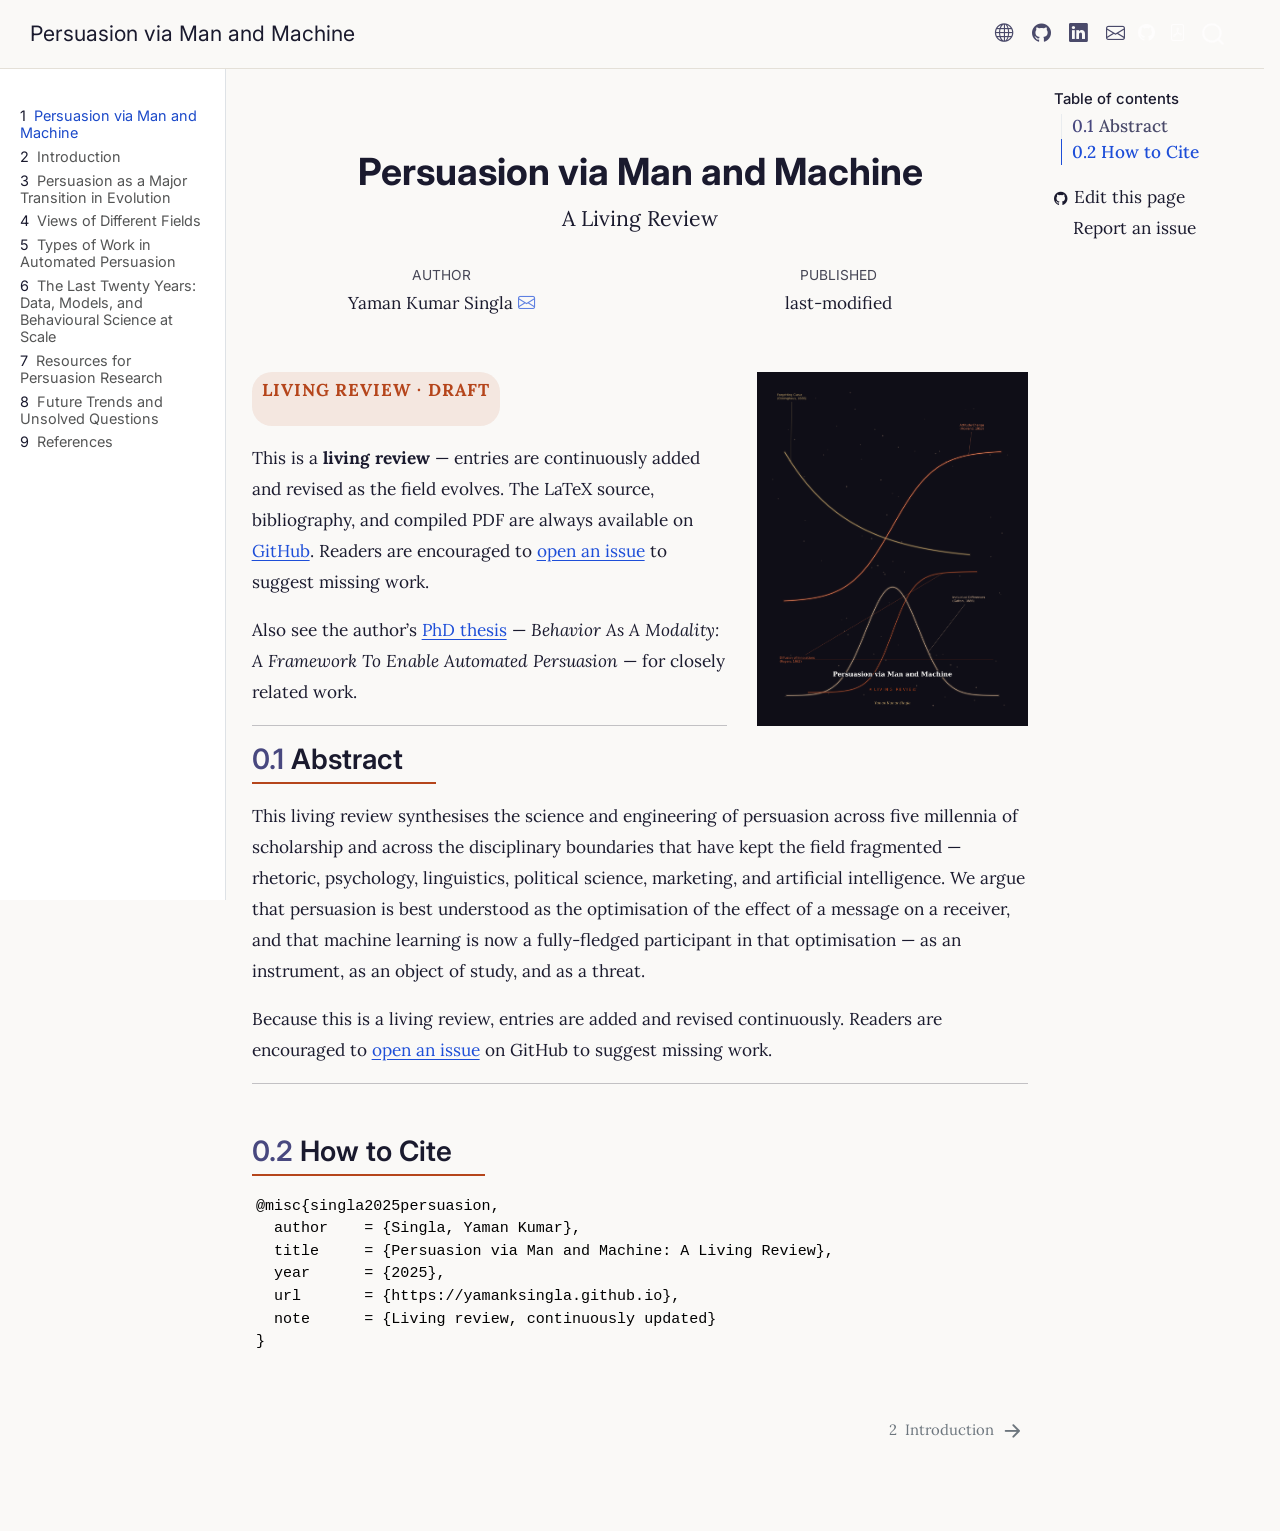
==== index.html @ 60ee5a74 "Built site for gh-pages" ====
<!DOCTYPE html>
<html xmlns="http://www.w3.org/1999/xhtml" lang="en" xml:lang="en"><head>

<meta charset="utf-8">
<meta name="generator" content="quarto-1.9.38">

<meta name="viewport" content="width=device-width, initial-scale=1.0, user-scalable=yes">


<title>Persuasion via Man and Machine</title>
<style>
/* Default styles provided by pandoc.
** See https://pandoc.org/MANUAL.html#variables-for-html for config info.
*/
code{white-space: pre-wrap;}
span.smallcaps{font-variant: small-caps;}
div.columns{display: flex; gap: min(4vw, 1.5em);}
div.column{flex: auto; overflow-x: auto;}
div.hanging-indent{margin-left: 1.5em; text-indent: -1.5em;}
ul.task-list{list-style: none;}
ul.task-list li input[type="checkbox"] {
  width: 0.8em;
  margin: 0 0.8em 0.2em -1em; /* quarto-specific, see https://github.com/quarto-dev/quarto-cli/issues/4556 */ 
  vertical-align: middle;
}
</style>


<script src="site_libs/quarto-nav/quarto-nav.js"></script>
<script src="site_libs/quarto-nav/headroom.min.js"></script>
<script src="site_libs/clipboard/clipboard.min.js"></script>
<script src="site_libs/quarto-search/autocomplete.umd.js"></script>
<script src="site_libs/quarto-search/fuse.min.js"></script>
<script src="site_libs/quarto-search/quarto-search.js"></script>
<meta name="quarto:offset" content="./">
<link href="./chapters/01-introduction.html" rel="next">
<script src="site_libs/quarto-html/quarto.js" type="module"></script>
<script src="site_libs/quarto-html/tabsets/tabsets.js" type="module"></script>
<script src="site_libs/quarto-html/popper.min.js"></script>
<script src="site_libs/quarto-html/tippy.umd.min.js"></script>
<script src="site_libs/quarto-html/anchor.min.js"></script>
<link href="site_libs/quarto-html/tippy.css" rel="stylesheet">
<link href="site_libs/quarto-html/quarto-syntax-highlighting-15634bcf2e68342d4ad2dfa704d543f6.css" rel="stylesheet" id="quarto-text-highlighting-styles">
<script src="site_libs/bootstrap/bootstrap.min.js"></script>
<link href="site_libs/bootstrap/bootstrap-icons.css" rel="stylesheet">
<link href="site_libs/bootstrap/bootstrap-e6764b4904a9926479ad9410600181ea.min.css" rel="stylesheet" append-hash="true" id="quarto-bootstrap" data-mode="light">
<script id="quarto-search-options" type="application/json">{
  "location": "navbar",
  "copy-button": false,
  "collapse-after": 3,
  "panel-placement": "end",
  "type": "overlay",
  "limit": 50,
  "keyboard-shortcut": [
    "f",
    "/",
    "s"
  ],
  "show-item-context": false,
  "language": {
    "search-no-results-text": "No results",
    "search-matching-documents-text": "matching documents",
    "search-copy-link-title": "Copy link to search",
    "search-hide-matches-text": "Hide additional matches",
    "search-more-match-text": "more match in this document",
    "search-more-matches-text": "more matches in this document",
    "search-clear-button-title": "Clear",
    "search-text-placeholder": "",
    "search-detached-cancel-button-title": "Cancel",
    "search-submit-button-title": "Submit",
    "search-label": "Search"
  }
}</script>
<style>html{ scroll-behavior: smooth; }</style>
<script async="" src="https://hypothes.is/embed.js"></script>
<script>
  window.document.addEventListener("DOMContentLoaded", function (_event) {
    document.body.classList.add('hypothesis-enabled');
  });
</script>


</head>

<body class="nav-sidebar docked nav-fixed quarto-light">

<div id="quarto-search-results"></div>
  <header id="quarto-header" class="headroom fixed-top">
    <nav class="navbar navbar-expand-lg " data-bs-theme="dark">
      <div class="navbar-container container-fluid">
      <div class="navbar-brand-container mx-auto">
    <a class="navbar-brand" href="./index.html">
    <span class="navbar-title">Persuasion via Man and Machine</span>
    </a>
  </div>
            <div id="quarto-search" class="" title="Search"></div>
          <button class="navbar-toggler" type="button" data-bs-toggle="collapse" data-bs-target="#navbarCollapse" aria-controls="navbarCollapse" role="menu" aria-expanded="false" aria-label="Toggle navigation" onclick="if (window.quartoToggleHeadroom) { window.quartoToggleHeadroom(); }">
  <span class="navbar-toggler-icon"></span>
</button>
          <div class="collapse navbar-collapse" id="navbarCollapse">
            <ul class="navbar-nav navbar-nav-scroll ms-auto">
  <li class="nav-item compact">
    <a class="nav-link" href="https://sites.google.com/view/yaman-kumar/"> <i class="bi bi-globe" role="img">
</i> 
<span class="menu-text"></span></a>
  </li>  
  <li class="nav-item compact">
    <a class="nav-link" href="https://github.com/yamanksingla/yamanksingla.github.io"> <i class="bi bi-github" role="img">
</i> 
<span class="menu-text"></span></a>
  </li>  
  <li class="nav-item compact">
    <a class="nav-link" href="https://www.linkedin.com/in/yaman-kumar/"> <i class="bi bi-linkedin" role="img">
</i> 
<span class="menu-text"></span></a>
  </li>  
  <li class="nav-item compact">
    <a class="nav-link" href="mailto:dr.yamankumar@gmail.com"> <i class="bi bi-envelope" role="img">
</i> 
<span class="menu-text"></span></a>
  </li>  
</ul>
          </div> <!-- /navcollapse -->
            <div class="quarto-navbar-tools">
    <a href="https://github.com/yamanksingla/yamanksingla.github.io" title="Source Code" class="quarto-navigation-tool px-1" aria-label="Source Code"><i class="bi bi-github"></i></a>
    <a href="./Persuasion-via-Man-and-Machine.pdf" title="Download PDF" class="quarto-navigation-tool px-1" aria-label="Download PDF"><i class="bi bi-file-pdf"></i></a>
</div>
      </div> <!-- /container-fluid -->
    </nav>
  <nav class="quarto-secondary-nav">
    <div class="container-fluid d-flex">
      <button type="button" class="quarto-btn-toggle btn" data-bs-toggle="collapse" role="button" data-bs-target=".quarto-sidebar-collapse-item" aria-controls="quarto-sidebar" aria-expanded="false" aria-label="Toggle sidebar navigation" onclick="if (window.quartoToggleHeadroom) { window.quartoToggleHeadroom(); }">
        <i class="bi bi-layout-text-sidebar-reverse"></i>
      </button>
        <nav class="quarto-page-breadcrumbs" aria-label="breadcrumb"><ol class="breadcrumb"><li class="breadcrumb-item"><a href="./index.html"><span class="chapter-number">1</span>&nbsp; <span class="chapter-title">Persuasion via Man and Machine</span></a></li></ol></nav>
        <a class="flex-grow-1" role="navigation" data-bs-toggle="collapse" data-bs-target=".quarto-sidebar-collapse-item" aria-controls="quarto-sidebar" aria-expanded="false" aria-label="Toggle sidebar navigation" onclick="if (window.quartoToggleHeadroom) { window.quartoToggleHeadroom(); }">      
        </a>
    </div>
  </nav>
</header>
<!-- content -->
<div id="quarto-content" class="quarto-container page-columns page-rows-contents page-layout-article page-navbar">
<!-- sidebar -->
  <nav id="quarto-sidebar" class="sidebar collapse collapse-horizontal quarto-sidebar-collapse-item sidebar-navigation docked overflow-auto">
    <div class="sidebar-menu-container"> 
    <ul class="list-unstyled mt-1">
        <li class="sidebar-item">
  <div class="sidebar-item-container"> 
  <a href="./index.html" class="sidebar-item-text sidebar-link active">
 <span class="menu-text"><span class="chapter-number">1</span>&nbsp; <span class="chapter-title">Persuasion via Man and Machine</span></span></a>
  </div>
</li>
        <li class="sidebar-item">
  <div class="sidebar-item-container"> 
  <a href="./chapters/01-introduction.html" class="sidebar-item-text sidebar-link">
 <span class="menu-text"><span class="chapter-number">2</span>&nbsp; <span class="chapter-title">Introduction</span></span></a>
  </div>
</li>
        <li class="sidebar-item">
  <div class="sidebar-item-container"> 
  <a href="./chapters/02-evolution.html" class="sidebar-item-text sidebar-link">
 <span class="menu-text"><span class="chapter-number">3</span>&nbsp; <span class="chapter-title">Persuasion as a Major Transition in Evolution</span></span></a>
  </div>
</li>
        <li class="sidebar-item">
  <div class="sidebar-item-container"> 
  <a href="./chapters/03-views.html" class="sidebar-item-text sidebar-link">
 <span class="menu-text"><span class="chapter-number">4</span>&nbsp; <span class="chapter-title">Views of Different Fields</span></span></a>
  </div>
</li>
        <li class="sidebar-item">
  <div class="sidebar-item-container"> 
  <a href="./chapters/04-automated.html" class="sidebar-item-text sidebar-link">
 <span class="menu-text"><span class="chapter-number">5</span>&nbsp; <span class="chapter-title">Types of Work in Automated Persuasion</span></span></a>
  </div>
</li>
        <li class="sidebar-item">
  <div class="sidebar-item-container"> 
  <a href="./chapters/05-digital-revolution.html" class="sidebar-item-text sidebar-link">
 <span class="menu-text"><span class="chapter-number">6</span>&nbsp; <span class="chapter-title">The Last Twenty Years: Data, Models, and Behavioural Science at Scale</span></span></a>
  </div>
</li>
        <li class="sidebar-item">
  <div class="sidebar-item-container"> 
  <a href="./chapters/06-resources.html" class="sidebar-item-text sidebar-link">
 <span class="menu-text"><span class="chapter-number">7</span>&nbsp; <span class="chapter-title">Resources for Persuasion Research</span></span></a>
  </div>
</li>
        <li class="sidebar-item">
  <div class="sidebar-item-container"> 
  <a href="./chapters/07-future.html" class="sidebar-item-text sidebar-link">
 <span class="menu-text"><span class="chapter-number">8</span>&nbsp; <span class="chapter-title">Future Trends and Unsolved Questions</span></span></a>
  </div>
</li>
        <li class="sidebar-item">
  <div class="sidebar-item-container"> 
  <a href="./chapters/references.html" class="sidebar-item-text sidebar-link">
 <span class="menu-text"><span class="chapter-number">9</span>&nbsp; <span class="chapter-title">References</span></span></a>
  </div>
</li>
    </ul>
    </div>
</nav>
<div id="quarto-sidebar-glass" class="quarto-sidebar-collapse-item" data-bs-toggle="collapse" data-bs-target=".quarto-sidebar-collapse-item"></div>
<!-- margin-sidebar -->
    <div id="quarto-margin-sidebar" class="sidebar margin-sidebar">
        <nav id="TOC" role="doc-toc" class="toc-active">
    <h2 id="toc-title">Table of contents</h2>
   
  <ul>
  <li><a href="#abstract" id="toc-abstract" class="nav-link active" data-scroll-target="#abstract"><span class="header-section-number">0.1</span> Abstract</a></li>
  <li><a href="#how-to-cite" id="toc-how-to-cite" class="nav-link" data-scroll-target="#how-to-cite"><span class="header-section-number">0.2</span> How to Cite</a></li>
  </ul>
<div class="toc-actions"><ul><li><a href="https://github.com/yamanksingla/yamanksingla.github.io/edit/main/index.qmd" class="toc-action"><i class="bi bi-github"></i>Edit this page</a></li><li><a href="https://github.com/yamanksingla/yamanksingla.github.io/issues/new" class="toc-action"><i class="bi empty"></i>Report an issue</a></li></ul></div></nav>
    </div>
<!-- main -->
<main class="content" id="quarto-document-content">

<header id="title-block-header" class="quarto-title-block default">
<div class="quarto-title">
<h1 class="title">Persuasion via Man and Machine</h1>
<p class="subtitle lead">A Living Review</p>
</div>



<div class="quarto-title-meta">

    <div>
    <div class="quarto-title-meta-heading">Author</div>
    <div class="quarto-title-meta-contents">
             <p>Yaman Kumar Singla <a href="mailto:dr.yamankumar@gmail.com" class="quarto-title-author-email"><i class="bi bi-envelope"></i></a> </p>
          </div>
  </div>
    
    <div>
    <div class="quarto-title-meta-heading">Published</div>
    <div class="quarto-title-meta-contents">
      <p class="date">last-modified</p>
    </div>
  </div>
  
    
  </div>
  


</header>


<p><img src="cover.png" title="Persuasion via Man and Machine" class="quarto-cover-image nolightbox img-fluid"></p>
<div class="living-badge">
<p>Living Review · Draft</p>
</div>
<p>This is a <strong>living review</strong> — entries are continuously added and revised as the field evolves. The LaTeX source, bibliography, and compiled PDF are always available on <a href="https://github.com/yamanksingla/yamanksingla.github.io">GitHub</a>. Readers are encouraged to <a href="https://github.com/yamanksingla/yamanksingla.github.io/issues">open an issue</a> to suggest missing work.</p>
<p>Also see the author’s <a href="https://yamanksingla.github.io/PhD-thesis/">PhD thesis</a> — <em>Behavior As A Modality: A Framework To Enable Automated Persuasion</em> — for closely related work.</p>
<hr>
<section id="abstract" class="level2" data-number="0.1">
<h2 data-number="0.1" class="anchored" data-anchor-id="abstract"><span class="header-section-number">0.1</span> Abstract</h2>
<p>This living review synthesises the science and engineering of persuasion across five millennia of scholarship and across the disciplinary boundaries that have kept the field fragmented — rhetoric, psychology, linguistics, political science, marketing, and artificial intelligence. We argue that persuasion is best understood as the optimisation of the effect of a message on a receiver, and that machine learning is now a fully-fledged participant in that optimisation — as an instrument, as an object of study, and as a threat.</p>
<p>Because this is a living review, entries are added and revised continuously. Readers are encouraged to <a href="https://github.com/yamanksingla/yamanksingla.github.io/issues">open an issue</a> on GitHub to suggest missing work.</p>
<hr>
</section>
<section id="how-to-cite" class="level2" data-number="0.2">
<h2 data-number="0.2" class="anchored" data-anchor-id="how-to-cite"><span class="header-section-number">0.2</span> How to Cite</h2>
<pre><code>@misc{singla2025persuasion,
  author    = {Singla, Yaman Kumar},
  title     = {Persuasion via Man and Machine: A Living Review},
  year      = {2025},
  url       = {https://yamanksingla.github.io},
  note      = {Living review, continuously updated}
}</code></pre>


</section>

</main> <!-- /main -->
<script id="quarto-html-after-body" type="application/javascript">
  window.document.addEventListener("DOMContentLoaded", function (event) {
    const icon = "";
    const anchorJS = new window.AnchorJS();
    anchorJS.options = {
      placement: 'right',
      icon: icon
    };
    anchorJS.add('.anchored');
    const isCodeAnnotation = (el) => {
      for (const clz of el.classList) {
        if (clz.startsWith('code-annotation-')) {                     
          return true;
        }
      }
      return false;
    }
    const onCopySuccess = function(e) {
      // button target
      const button = e.trigger;
      // don't keep focus
      button.blur();
      // flash "checked"
      button.classList.add('code-copy-button-checked');
      var currentTitle = button.getAttribute("title");
      button.setAttribute("title", "Copied!");
      let tooltip;
      if (window.bootstrap) {
        button.setAttribute("data-bs-toggle", "tooltip");
        button.setAttribute("data-bs-placement", "left");
        button.setAttribute("data-bs-title", "Copied!");
        tooltip = new bootstrap.Tooltip(button, 
          { trigger: "manual", 
            customClass: "code-copy-button-tooltip",
            offset: [0, -8]});
        tooltip.show();    
      }
      setTimeout(function() {
        if (tooltip) {
          tooltip.hide();
          button.removeAttribute("data-bs-title");
          button.removeAttribute("data-bs-toggle");
          button.removeAttribute("data-bs-placement");
        }
        button.setAttribute("title", currentTitle);
        button.classList.remove('code-copy-button-checked');
      }, 1000);
      // clear code selection
      e.clearSelection();
    }
    const getTextToCopy = function(trigger) {
      const outerScaffold = trigger.parentElement.cloneNode(true);
      const codeEl = outerScaffold.querySelector('code');
      for (const childEl of codeEl.children) {
        if (isCodeAnnotation(childEl)) {
          childEl.remove();
        }
      }
      return codeEl.innerText;
    }
    const clipboard = new window.ClipboardJS('.code-copy-button:not([data-in-quarto-modal])', {
      text: getTextToCopy
    });
    clipboard.on('success', onCopySuccess);
    if (window.document.getElementById('quarto-embedded-source-code-modal')) {
      const clipboardModal = new window.ClipboardJS('.code-copy-button[data-in-quarto-modal]', {
        text: getTextToCopy,
        container: window.document.getElementById('quarto-embedded-source-code-modal')
      });
      clipboardModal.on('success', onCopySuccess);
    }
      var localhostRegex = new RegExp(/^(?:http|https):\/\/localhost\:?[0-9]*\//);
      var mailtoRegex = new RegExp(/^mailto:/);
        var filterRegex = new RegExp('/' + window.location.host + '/');
      var isInternal = (href) => {
          return filterRegex.test(href) || localhostRegex.test(href) || mailtoRegex.test(href);
      }
      // Inspect non-navigation links and adorn them if external
     var links = window.document.querySelectorAll('a[href]:not(.nav-link):not(.navbar-brand):not(.toc-action):not(.sidebar-link):not(.sidebar-item-toggle):not(.pagination-link):not(.no-external):not([aria-hidden]):not(.dropdown-item):not(.quarto-navigation-tool):not(.about-link)');
      for (var i=0; i<links.length; i++) {
        const link = links[i];
        if (!isInternal(link.href)) {
          // undo the damage that might have been done by quarto-nav.js in the case of
          // links that we want to consider external
          if (link.dataset.originalHref !== undefined) {
            link.href = link.dataset.originalHref;
          }
            // target, if specified
            link.setAttribute("target", "_blank");
            if (link.getAttribute("rel") === null) {
              link.setAttribute("rel", "noopener");
            }
        }
      }
    function tippyHover(el, contentFn, onTriggerFn, onUntriggerFn) {
      const config = {
        allowHTML: true,
        maxWidth: 500,
        delay: 100,
        arrow: false,
        appendTo: function(el) {
            return el.parentElement;
        },
        interactive: true,
        interactiveBorder: 10,
        theme: 'quarto',
        placement: 'bottom-start',
      };
      if (contentFn) {
        config.content = contentFn;
      }
      if (onTriggerFn) {
        config.onTrigger = onTriggerFn;
      }
      if (onUntriggerFn) {
        config.onUntrigger = onUntriggerFn;
      }
      window.tippy(el, config); 
    }
    const noterefs = window.document.querySelectorAll('a[role="doc-noteref"]');
    for (var i=0; i<noterefs.length; i++) {
      const ref = noterefs[i];
      tippyHover(ref, function() {
        // use id or data attribute instead here
        let href = ref.getAttribute('data-footnote-href') || ref.getAttribute('href');
        try { href = new URL(href).hash; } catch {}
        const id = href.replace(/^#\/?/, "");
        const note = window.document.getElementById(id);
        if (note) {
          return note.innerHTML;
        } else {
          return "";
        }
      });
    }
    const xrefs = window.document.querySelectorAll('a.quarto-xref');
    const processXRef = (id, note) => {
      // Strip column container classes
      const stripColumnClz = (el) => {
        el.classList.remove("page-full", "page-columns");
        if (el.children) {
          for (const child of el.children) {
            stripColumnClz(child);
          }
        }
      }
      stripColumnClz(note)
      if (id === null || id.startsWith('sec-')) {
        // Special case sections, only their first couple elements
        const container = document.createElement("div");
        if (note.children && note.children.length > 2) {
          container.appendChild(note.children[0].cloneNode(true));
          for (let i = 1; i < note.children.length; i++) {
            const child = note.children[i];
            if (child.tagName === "P" && child.innerText === "") {
              continue;
            } else {
              container.appendChild(child.cloneNode(true));
              break;
            }
          }
          if (window.Quarto?.typesetMath) {
            window.Quarto.typesetMath(container);
          }
          return container.innerHTML
        } else {
          if (window.Quarto?.typesetMath) {
            window.Quarto.typesetMath(note);
          }
          return note.innerHTML;
        }
      } else {
        // Remove any anchor links if they are present
        const anchorLink = note.querySelector('a.anchorjs-link');
        if (anchorLink) {
          anchorLink.remove();
        }
        if (window.Quarto?.typesetMath) {
          window.Quarto.typesetMath(note);
        }
        if (note.classList.contains("callout")) {
          return note.outerHTML;
        } else {
          return note.innerHTML;
        }
      }
    }
    for (var i=0; i<xrefs.length; i++) {
      const xref = xrefs[i];
      tippyHover(xref, undefined, function(instance) {
        instance.disable();
        let url = xref.getAttribute('href');
        let hash = undefined; 
        if (url.startsWith('#')) {
          hash = url;
        } else {
          try { hash = new URL(url).hash; } catch {}
        }
        if (hash) {
          const id = hash.replace(/^#\/?/, "");
          const note = window.document.getElementById(id);
          if (note !== null) {
            try {
              const html = processXRef(id, note.cloneNode(true));
              instance.setContent(html);
            } finally {
              instance.enable();
              instance.show();
            }
          } else {
            // See if we can fetch this
            fetch(url.split('#')[0])
            .then(res => res.text())
            .then(html => {
              const parser = new DOMParser();
              const htmlDoc = parser.parseFromString(html, "text/html");
              const note = htmlDoc.getElementById(id);
              if (note !== null) {
                const html = processXRef(id, note);
                instance.setContent(html);
              } 
            }).finally(() => {
              instance.enable();
              instance.show();
            });
          }
        } else {
          // See if we can fetch a full url (with no hash to target)
          // This is a special case and we should probably do some content thinning / targeting
          fetch(url)
          .then(res => res.text())
          .then(html => {
            const parser = new DOMParser();
            const htmlDoc = parser.parseFromString(html, "text/html");
            const note = htmlDoc.querySelector('main.content');
            if (note !== null) {
              // This should only happen for chapter cross references
              // (since there is no id in the URL)
              // remove the first header
              if (note.children.length > 0 && note.children[0].tagName === "HEADER") {
                note.children[0].remove();
              }
              const html = processXRef(null, note);
              instance.setContent(html);
            } 
          }).finally(() => {
            instance.enable();
            instance.show();
          });
        }
      }, function(instance) {
      });
    }
        let selectedAnnoteEl;
        const selectorForAnnotation = ( cell, annotation) => {
          let cellAttr = 'data-code-cell="' + cell + '"';
          let lineAttr = 'data-code-annotation="' +  annotation + '"';
          const selector = 'span[' + cellAttr + '][' + lineAttr + ']';
          return selector;
        }
        const selectCodeLines = (annoteEl) => {
          const doc = window.document;
          const targetCell = annoteEl.getAttribute("data-target-cell");
          const targetAnnotation = annoteEl.getAttribute("data-target-annotation");
          const annoteSpan = window.document.querySelector(selectorForAnnotation(targetCell, targetAnnotation));
          const lines = annoteSpan.getAttribute("data-code-lines").split(",");
          const lineIds = lines.map((line) => {
            return targetCell + "-" + line;
          })
          let top = null;
          let height = null;
          let parent = null;
          if (lineIds.length > 0) {
              //compute the position of the single el (top and bottom and make a div)
              const el = window.document.getElementById(lineIds[0]);
              top = el.offsetTop;
              height = el.offsetHeight;
              parent = el.parentElement.parentElement;
            if (lineIds.length > 1) {
              const lastEl = window.document.getElementById(lineIds[lineIds.length - 1]);
              const bottom = lastEl.offsetTop + lastEl.offsetHeight;
              height = bottom - top;
            }
            if (top !== null && height !== null && parent !== null) {
              // cook up a div (if necessary) and position it 
              let div = window.document.getElementById("code-annotation-line-highlight");
              if (div === null) {
                div = window.document.createElement("div");
                div.setAttribute("id", "code-annotation-line-highlight");
                div.style.position = 'absolute';
                parent.appendChild(div);
              }
              div.style.top = top - 2 + "px";
              div.style.height = height + 4 + "px";
              div.style.left = 0;
              let gutterDiv = window.document.getElementById("code-annotation-line-highlight-gutter");
              if (gutterDiv === null) {
                gutterDiv = window.document.createElement("div");
                gutterDiv.setAttribute("id", "code-annotation-line-highlight-gutter");
                gutterDiv.style.position = 'absolute';
                const codeCell = window.document.getElementById(targetCell);
                const gutter = codeCell.querySelector('.code-annotation-gutter');
                gutter.appendChild(gutterDiv);
              }
              gutterDiv.style.top = top - 2 + "px";
              gutterDiv.style.height = height + 4 + "px";
            }
            selectedAnnoteEl = annoteEl;
          }
        };
        const unselectCodeLines = () => {
          const elementsIds = ["code-annotation-line-highlight", "code-annotation-line-highlight-gutter"];
          elementsIds.forEach((elId) => {
            const div = window.document.getElementById(elId);
            if (div) {
              div.remove();
            }
          });
          selectedAnnoteEl = undefined;
        };
          // Handle positioning of the toggle
      window.addEventListener(
        "resize",
        throttle(() => {
          elRect = undefined;
          if (selectedAnnoteEl) {
            selectCodeLines(selectedAnnoteEl);
          }
        }, 10)
      );
      function throttle(fn, ms) {
      let throttle = false;
      let timer;
        return (...args) => {
          if(!throttle) { // first call gets through
              fn.apply(this, args);
              throttle = true;
          } else { // all the others get throttled
              if(timer) clearTimeout(timer); // cancel #2
              timer = setTimeout(() => {
                fn.apply(this, args);
                timer = throttle = false;
              }, ms);
          }
        };
      }
        // Attach click handler to the DT
        const annoteDls = window.document.querySelectorAll('dt[data-target-cell]');
        for (const annoteDlNode of annoteDls) {
          annoteDlNode.addEventListener('click', (event) => {
            const clickedEl = event.target;
            if (clickedEl !== selectedAnnoteEl) {
              unselectCodeLines();
              const activeEl = window.document.querySelector('dt[data-target-cell].code-annotation-active');
              if (activeEl) {
                activeEl.classList.remove('code-annotation-active');
              }
              selectCodeLines(clickedEl);
              clickedEl.classList.add('code-annotation-active');
            } else {
              // Unselect the line
              unselectCodeLines();
              clickedEl.classList.remove('code-annotation-active');
            }
          });
        }
    const findCites = (el) => {
      const parentEl = el.parentElement;
      if (parentEl) {
        const cites = parentEl.dataset.cites;
        if (cites) {
          return {
            el,
            cites: cites.split(' ')
          };
        } else {
          return findCites(el.parentElement)
        }
      } else {
        return undefined;
      }
    };
    var bibliorefs = window.document.querySelectorAll('a[role="doc-biblioref"]');
    for (var i=0; i<bibliorefs.length; i++) {
      const ref = bibliorefs[i];
      const citeInfo = findCites(ref);
      if (citeInfo) {
        tippyHover(citeInfo.el, function() {
          var popup = window.document.createElement('div');
          citeInfo.cites.forEach(function(cite) {
            var citeDiv = window.document.createElement('div');
            citeDiv.classList.add('hanging-indent');
            citeDiv.classList.add('csl-entry');
            var biblioDiv = window.document.getElementById('ref-' + cite);
            if (biblioDiv) {
              citeDiv.innerHTML = biblioDiv.innerHTML;
            }
            popup.appendChild(citeDiv);
          });
          return popup.innerHTML;
        });
      }
    }
  });
  </script>
<nav class="page-navigation">
  <div class="nav-page nav-page-previous">
  </div>
  <div class="nav-page nav-page-next">
      <a href="./chapters/01-introduction.html" class="pagination-link" aria-label="Introduction">
        <span class="nav-page-text"><span class="chapter-number">2</span>&nbsp; <span class="chapter-title">Introduction</span></span> <i class="bi bi-arrow-right-short"></i>
      </a>
  </div>
</nav>
</div> <!-- /content -->




<footer class="footer"><div class="nav-footer"><div class="nav-footer-center"><div class="toc-actions d-sm-block d-md-none"><ul><li><a href="https://github.com/yamanksingla/yamanksingla.github.io/edit/main/index.qmd" class="toc-action"><i class="bi bi-github"></i>Edit this page</a></li><li><a href="https://github.com/yamanksingla/yamanksingla.github.io/issues/new" class="toc-action"><i class="bi empty"></i>Report an issue</a></li></ul></div></div></div></footer><script src="site_libs/quarto-html/zenscroll-min.js"></script>
</body></html>
---- site_libs/quarto-html/tippy.css ----
.tippy-box[data-animation=fade][data-state=hidden]{opacity:0}[data-tippy-root]{max-width:calc(100vw - 10px)}.tippy-box{position:relative;background-color:#333;color:#fff;border-radius:4px;font-size:14px;line-height:1.4;white-space:normal;outline:0;transition-property:transform,visibility,opacity}.tippy-box[data-placement^=top]>.tippy-arrow{bottom:0}.tippy-box[data-placement^=top]>.tippy-arrow:before{bottom:-7px;left:0;border-width:8px 8px 0;border-top-color:initial;transform-origin:center top}.tippy-box[data-placement^=bottom]>.tippy-arrow{top:0}.tippy-box[data-placement^=bottom]>.tippy-arrow:before{top:-7px;left:0;border-width:0 8px 8px;border-bottom-color:initial;transform-origin:center bottom}.tippy-box[data-placement^=left]>.tippy-arrow{right:0}.tippy-box[data-placement^=left]>.tippy-arrow:before{border-width:8px 0 8px 8px;border-left-color:initial;right:-7px;transform-origin:center left}.tippy-box[data-placement^=right]>.tippy-arrow{left:0}.tippy-box[data-placement^=right]>.tippy-arrow:before{left:-7px;border-width:8px 8px 8px 0;border-right-color:initial;transform-origin:center right}.tippy-box[data-inertia][data-state=visible]{transition-timing-function:cubic-bezier(.54,1.5,.38,1.11)}.tippy-arrow{width:16px;height:16px;color:#333}.tippy-arrow:before{content:"";position:absolute;border-color:transparent;border-style:solid}.tippy-content{position:relative;padding:5px 9px;z-index:1}
---- site_libs/quarto-html/quarto-syntax-highlighting-15634bcf2e68342d4ad2dfa704d543f6.css ----
/* quarto syntax highlight colors */
:root {
  --quarto-hl-ot-color: #003B4F;
  --quarto-hl-at-color: #657422;
  --quarto-hl-ss-color: #20794D;
  --quarto-hl-an-color: #5E5E5E;
  --quarto-hl-fu-color: #4758AB;
  --quarto-hl-st-color: #20794D;
  --quarto-hl-cf-color: #003B4F;
  --quarto-hl-op-color: #5E5E5E;
  --quarto-hl-er-color: #AD0000;
  --quarto-hl-bn-color: #AD0000;
  --quarto-hl-al-color: #AD0000;
  --quarto-hl-va-color: #111111;
  --quarto-hl-bu-color: inherit;
  --quarto-hl-ex-color: inherit;
  --quarto-hl-pp-color: #AD0000;
  --quarto-hl-in-color: #5E5E5E;
  --quarto-hl-vs-color: #20794D;
  --quarto-hl-wa-color: #5E5E5E;
  --quarto-hl-do-color: #5E5E5E;
  --quarto-hl-im-color: #00769E;
  --quarto-hl-ch-color: #20794D;
  --quarto-hl-dt-color: #AD0000;
  --quarto-hl-fl-color: #AD0000;
  --quarto-hl-co-color: #5E5E5E;
  --quarto-hl-cv-color: #5E5E5E;
  --quarto-hl-cn-color: #8f5902;
  --quarto-hl-sc-color: #5E5E5E;
  --quarto-hl-dv-color: #AD0000;
  --quarto-hl-kw-color: #003B4F;
}

/* other quarto variables */
:root {
  --quarto-font-monospace: SFMono-Regular, Menlo, Monaco, Consolas, "Liberation Mono", "Courier New", monospace;
}

/* syntax highlight based on Pandoc's rules */
pre > code.sourceCode > span {
  color: #003B4F;
}

code.sourceCode > span {
  color: #003B4F;
}

div.sourceCode,
div.sourceCode pre.sourceCode {
  color: #003B4F;
}

/* Normal */
code span {
  color: #003B4F;
}

/* Alert */
code span.al {
  color: #AD0000;
  font-style: inherit;
}

/* Annotation */
code span.an {
  color: #5E5E5E;
  font-style: inherit;
}

/* Attribute */
code span.at {
  color: #657422;
  font-style: inherit;
}

/* BaseN */
code span.bn {
  color: #AD0000;
  font-style: inherit;
}

/* BuiltIn */
code span.bu {
  font-style: inherit;
}

/* ControlFlow */
code span.cf {
  color: #003B4F;
  font-weight: bold;
  font-style: inherit;
}

/* Char */
code span.ch {
  color: #20794D;
  font-style: inherit;
}

/* Constant */
code span.cn {
  color: #8f5902;
  font-style: inherit;
}

/* Comment */
code span.co {
  color: #5E5E5E;
  font-style: inherit;
}

/* CommentVar */
code span.cv {
  color: #5E5E5E;
  font-style: italic;
}

/* Documentation */
code span.do {
  color: #5E5E5E;
  font-style: italic;
}

/* DataType */
code span.dt {
  color: #AD0000;
  font-style: inherit;
}

/* DecVal */
code span.dv {
  color: #AD0000;
  font-style: inherit;
}

/* Error */
code span.er {
  color: #AD0000;
  font-style: inherit;
}

/* Extension */
code span.ex {
  font-style: inherit;
}

/* Float */
code span.fl {
  color: #AD0000;
  font-style: inherit;
}

/* Function */
code span.fu {
  color: #4758AB;
  font-style: inherit;
}

/* Import */
code span.im {
  color: #00769E;
  font-style: inherit;
}

/* Information */
code span.in {
  color: #5E5E5E;
  font-style: inherit;
}

/* Keyword */
code span.kw {
  color: #003B4F;
  font-weight: bold;
  font-style: inherit;
}

/* Operator */
code span.op {
  color: #5E5E5E;
  font-style: inherit;
}

/* Other */
code span.ot {
  color: #003B4F;
  font-style: inherit;
}

/* Preprocessor */
code span.pp {
  color: #AD0000;
  font-style: inherit;
}

/* SpecialChar */
code span.sc {
  color: #5E5E5E;
  font-style: inherit;
}

/* SpecialString */
code span.ss {
  color: #20794D;
  font-style: inherit;
}

/* String */
code span.st {
  color: #20794D;
  font-style: inherit;
}

/* Variable */
code span.va {
  color: #111111;
  font-style: inherit;
}

/* VerbatimString */
code span.vs {
  color: #20794D;
  font-style: inherit;
}

/* Warning */
code span.wa {
  color: #5E5E5E;
  font-style: italic;
}

.prevent-inlining {
  content: "</";
}

/*# sourceMappingURL=f23921c56f73e400b49028c9186a1aa0.css.map */
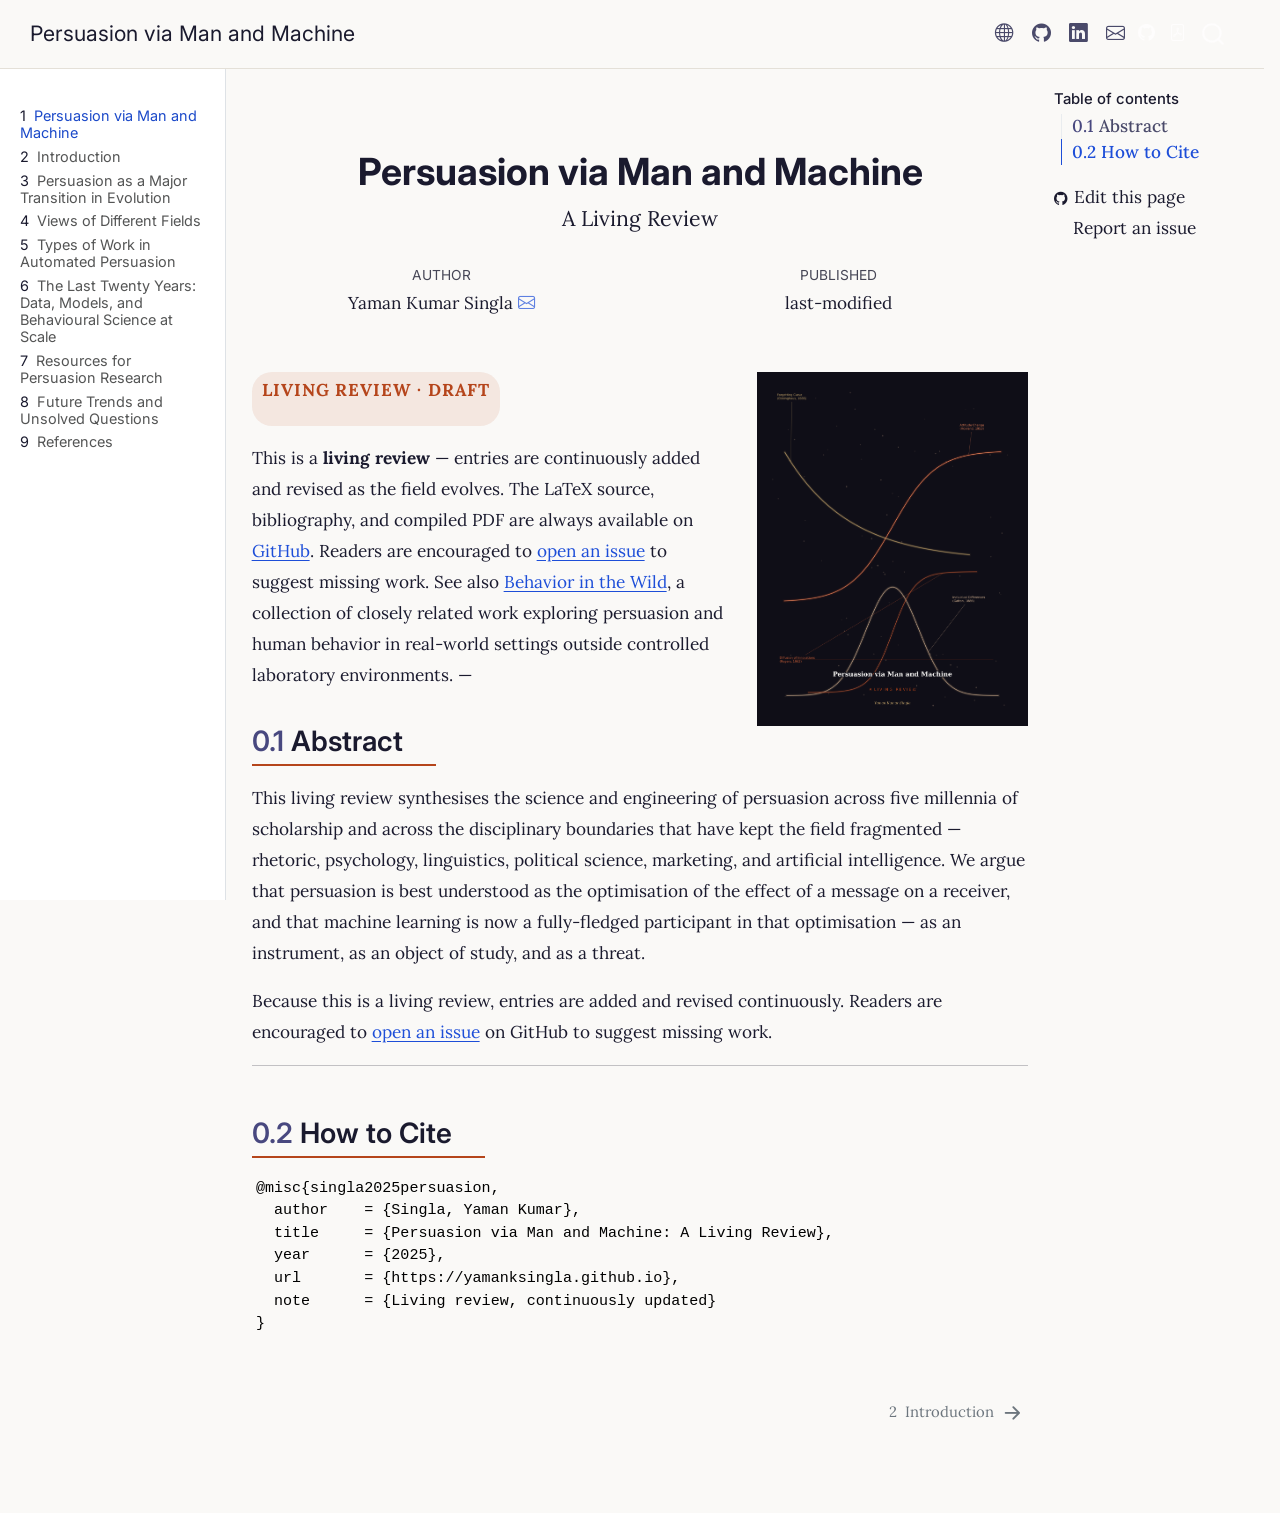
==== commit 07e7f94f: "Built site for gh-pages" ====
--- a/index.html
+++ b/index.html
@@ -252,9 +252,7 @@
 <div class="living-badge">
 <p>Living Review · Draft</p>
 </div>
-<p>This is a <strong>living review</strong> — entries are continuously added and revised as the field evolves. The LaTeX source, bibliography, and compiled PDF are always available on <a href="https://github.com/yamanksingla/yamanksingla.github.io">GitHub</a>. Readers are encouraged to <a href="https://github.com/yamanksingla/yamanksingla.github.io/issues">open an issue</a> to suggest missing work.</p>
-<p>Also see the author’s <a href="https://yamanksingla.github.io/PhD-thesis/">PhD thesis</a> — <em>Behavior As A Modality: A Framework To Enable Automated Persuasion</em> — for closely related work.</p>
-<hr>
+<p>This is a <strong>living review</strong> — entries are continuously added and revised as the field evolves. The LaTeX source, bibliography, and compiled PDF are always available on <a href="https://github.com/yamanksingla/yamanksingla.github.io">GitHub</a>. Readers are encouraged to <a href="https://github.com/yamanksingla/yamanksingla.github.io/issues">open an issue</a> to suggest missing work. See also <a href="https://behavior-in-the-wild.github.io/">Behavior in the Wild</a>, a collection of closely related work exploring persuasion and human behavior in real-world settings outside controlled laboratory environments. —</p>
 <section id="abstract" class="level2" data-number="0.1">
 <h2 data-number="0.1" class="anchored" data-anchor-id="abstract"><span class="header-section-number">0.1</span> Abstract</h2>
 <p>This living review synthesises the science and engineering of persuasion across five millennia of scholarship and across the disciplinary boundaries that have kept the field fragmented — rhetoric, psychology, linguistics, political science, marketing, and artificial intelligence. We argue that persuasion is best understood as the optimisation of the effect of a message on a receiver, and that machine learning is now a fully-fledged participant in that optimisation — as an instrument, as an object of study, and as a threat.</p>
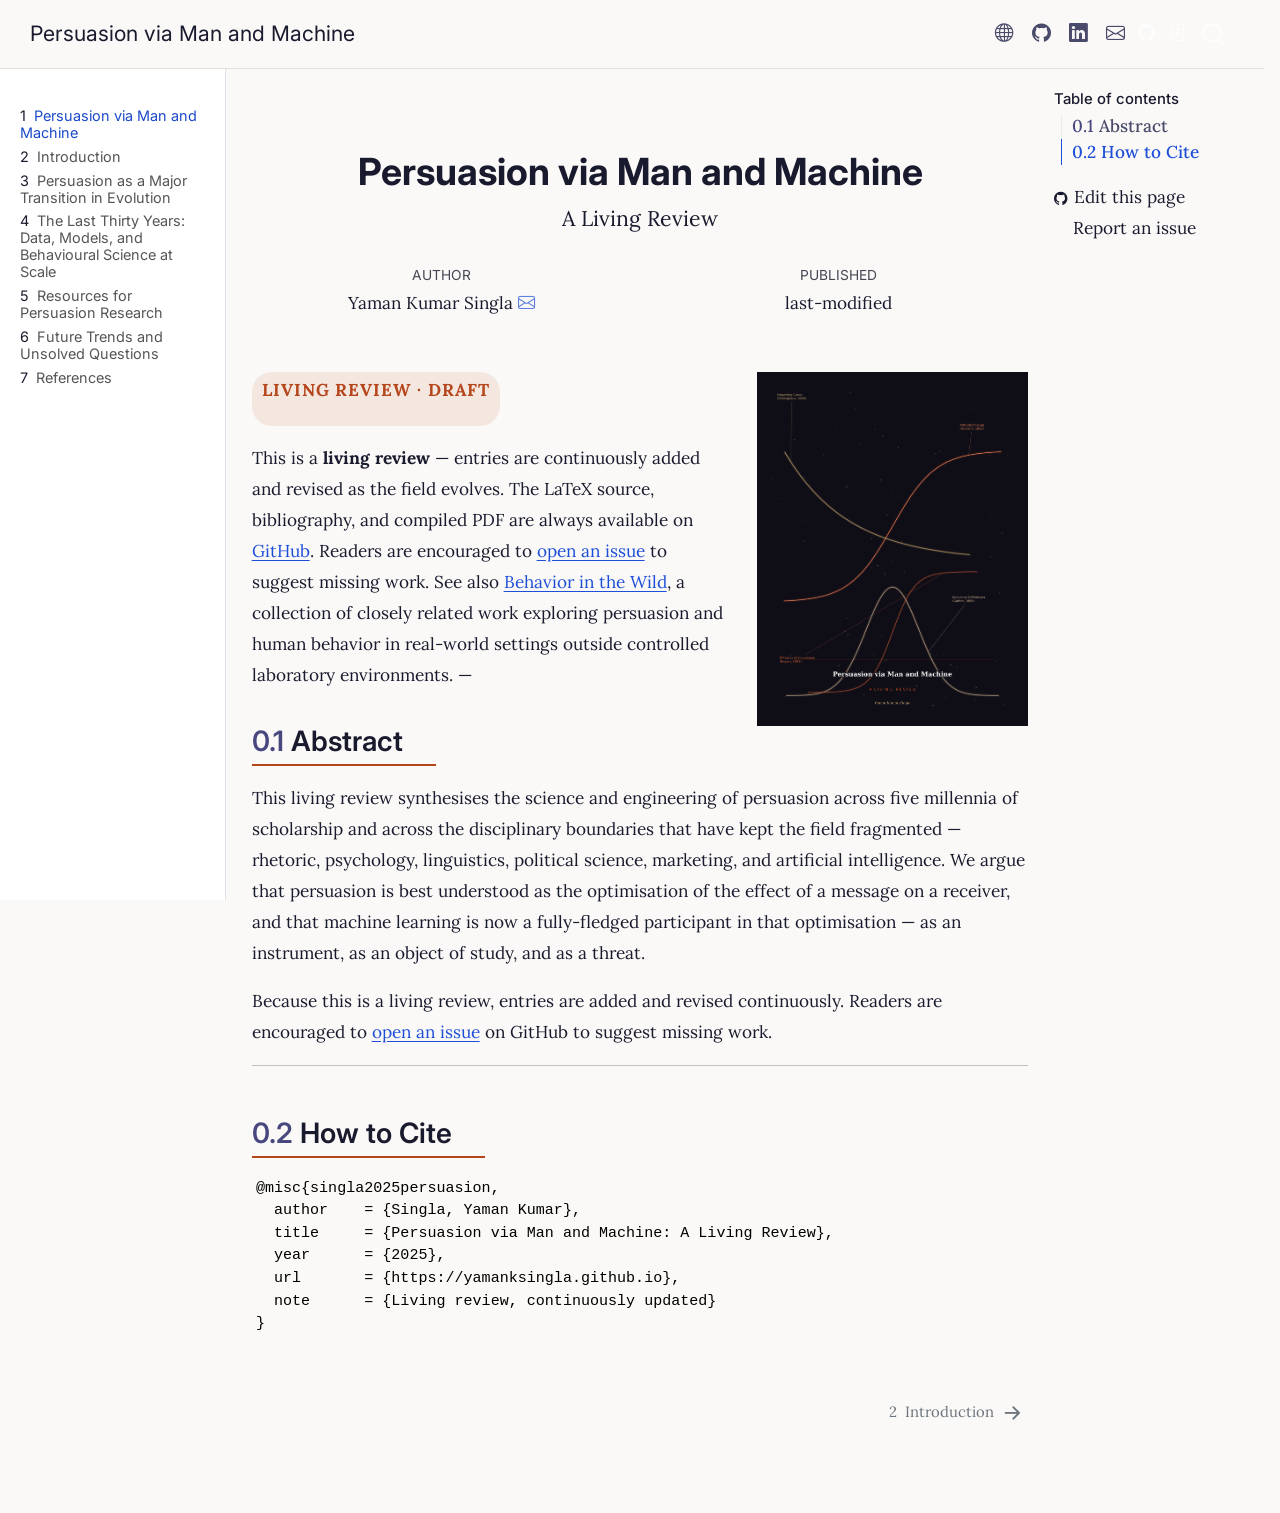
==== commit da87b97c: "Built site for gh-pages" ====
--- a/index.html
+++ b/index.html
@@ -164,38 +164,26 @@
 </li>
         <li class="sidebar-item">
   <div class="sidebar-item-container"> 
-  <a href="./chapters/03-views.html" class="sidebar-item-text sidebar-link">
- <span class="menu-text"><span class="chapter-number">4</span>&nbsp; <span class="chapter-title">Views of Different Fields</span></span></a>
-  </div>
-</li>
-        <li class="sidebar-item">
-  <div class="sidebar-item-container"> 
-  <a href="./chapters/04-automated.html" class="sidebar-item-text sidebar-link">
- <span class="menu-text"><span class="chapter-number">5</span>&nbsp; <span class="chapter-title">Types of Work in Automated Persuasion</span></span></a>
-  </div>
-</li>
-        <li class="sidebar-item">
-  <div class="sidebar-item-container"> 
   <a href="./chapters/05-digital-revolution.html" class="sidebar-item-text sidebar-link">
- <span class="menu-text"><span class="chapter-number">6</span>&nbsp; <span class="chapter-title">The Last Twenty Years: Data, Models, and Behavioural Science at Scale</span></span></a>
+ <span class="menu-text"><span class="chapter-number">4</span>&nbsp; <span class="chapter-title">The Last Thirty Years: Data, Models, and Behavioural Science at Scale</span></span></a>
   </div>
 </li>
         <li class="sidebar-item">
   <div class="sidebar-item-container"> 
   <a href="./chapters/06-resources.html" class="sidebar-item-text sidebar-link">
- <span class="menu-text"><span class="chapter-number">7</span>&nbsp; <span class="chapter-title">Resources for Persuasion Research</span></span></a>
+ <span class="menu-text"><span class="chapter-number">5</span>&nbsp; <span class="chapter-title">Resources for Persuasion Research</span></span></a>
   </div>
 </li>
         <li class="sidebar-item">
   <div class="sidebar-item-container"> 
   <a href="./chapters/07-future.html" class="sidebar-item-text sidebar-link">
- <span class="menu-text"><span class="chapter-number">8</span>&nbsp; <span class="chapter-title">Future Trends and Unsolved Questions</span></span></a>
+ <span class="menu-text"><span class="chapter-number">6</span>&nbsp; <span class="chapter-title">Future Trends and Unsolved Questions</span></span></a>
   </div>
 </li>
         <li class="sidebar-item">
   <div class="sidebar-item-container"> 
   <a href="./chapters/references.html" class="sidebar-item-text sidebar-link">
- <span class="menu-text"><span class="chapter-number">9</span>&nbsp; <span class="chapter-title">References</span></span></a>
+ <span class="menu-text"><span class="chapter-number">7</span>&nbsp; <span class="chapter-title">References</span></span></a>
   </div>
 </li>
     </ul>
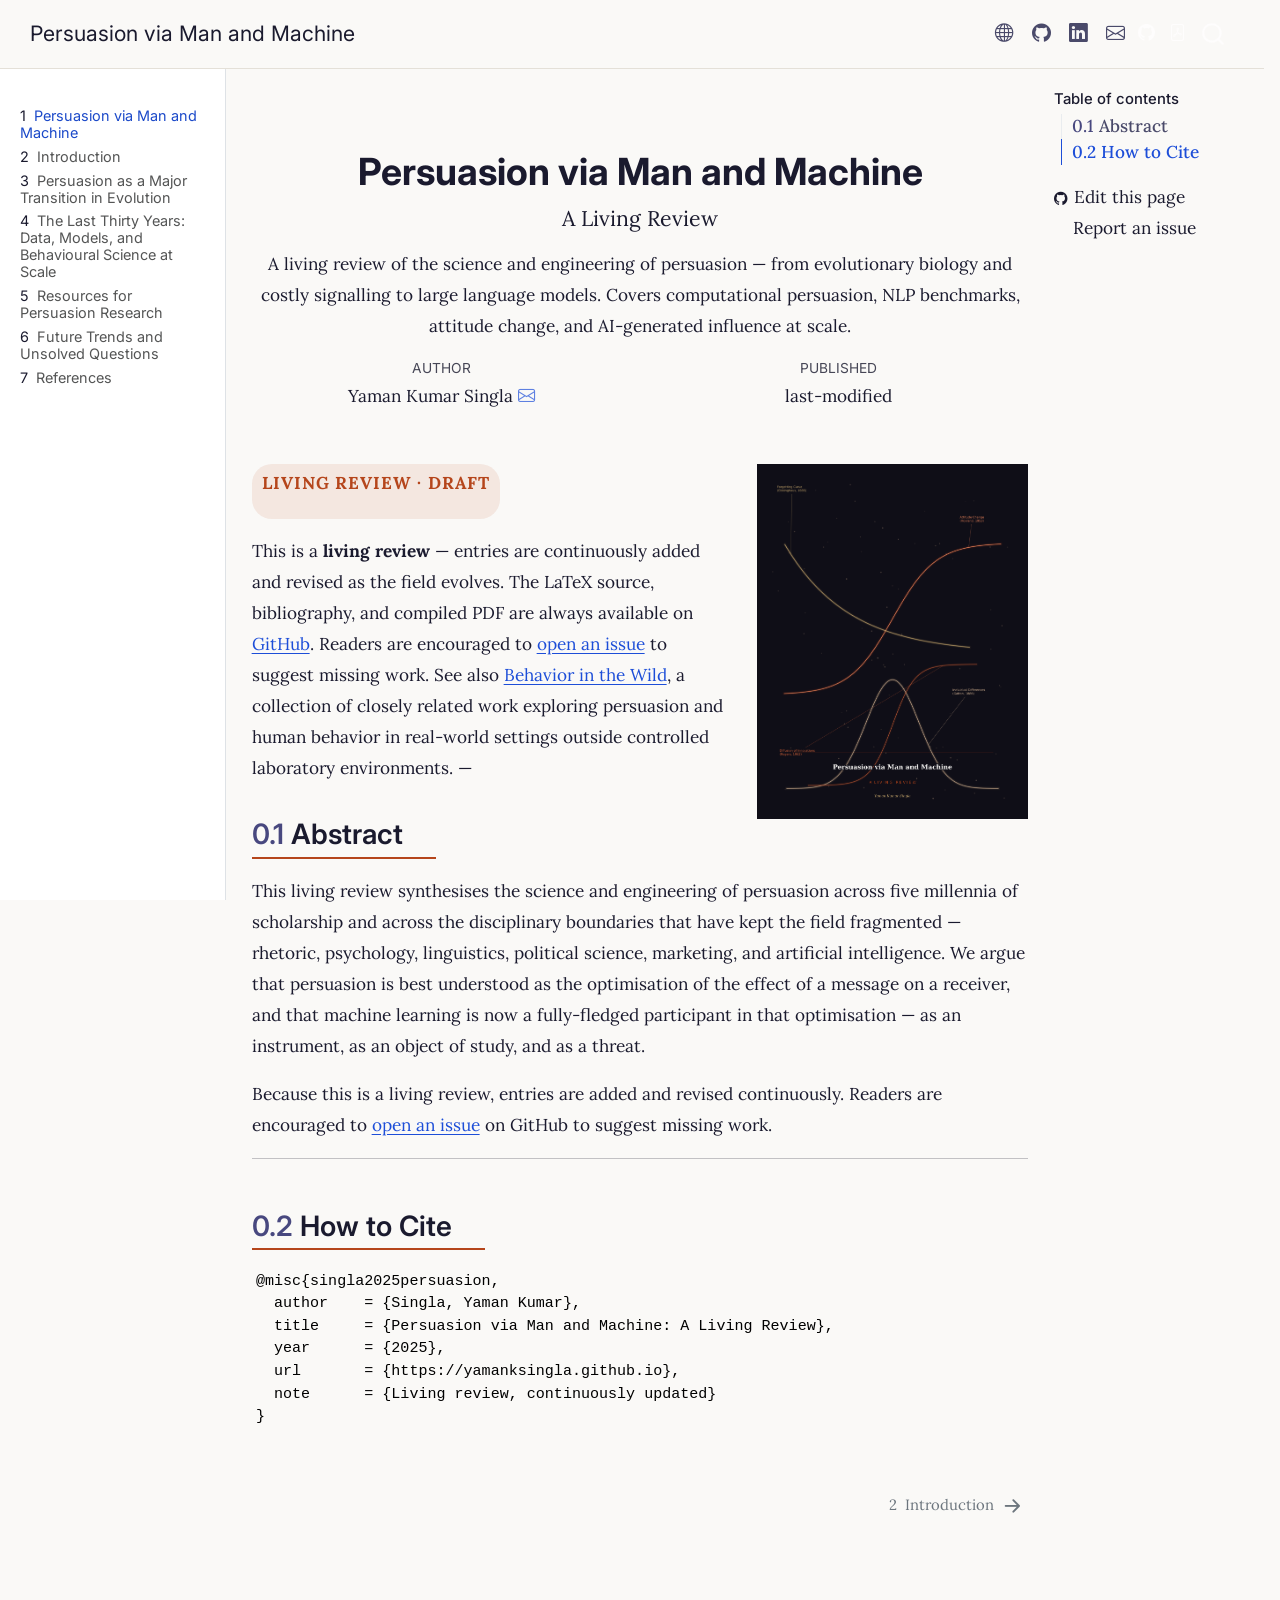
==== commit 33861c66: "Built site for gh-pages" ====
--- a/index.html
+++ b/index.html
@@ -6,6 +6,7 @@
 
 <meta name="viewport" content="width=device-width, initial-scale=1.0, user-scalable=yes">
 
+<meta name="description" content="A living review of the science and engineering of persuasion — from evolutionary biology and costly signalling to large language models. Covers computational persuasion, NLP benchmarks, attitude change, and AI-generated influence at scale.">
 
 <title>Persuasion via Man and Machine</title>
 <style>
@@ -80,6 +81,18 @@
 </script>
 
 
+<meta property="og:title" content="Persuasion via Man and Machine">
+<meta property="og:description" content="A living review of the science and engineering of persuasion — from evolutionary biology to large language models.">
+<meta property="og:image" content="https://yamanksingla.github.io/cover.png">
+<meta property="og:site_name" content="Persuasion via Man and Machine">
+<meta property="og:image:height" content="1605">
+<meta property="og:image:width" content="1230">
+<meta name="twitter:title" content="Persuasion via Man and Machine">
+<meta name="twitter:description" content="A living review of the science and engineering of persuasion — from evolutionary biology to large language models.">
+<meta name="twitter:image" content="https://yamanksingla.github.io/cover.png">
+<meta name="twitter:card" content="summary_large_image">
+<meta name="twitter:image-height" content="1605">
+<meta name="twitter:image-width" content="1230">
 </head>
 
 <body class="nav-sidebar docked nav-fixed quarto-light">
@@ -210,6 +223,11 @@
 <p class="subtitle lead">A Living Review</p>
 </div>
 
+<div>
+  <div class="description">
+    A living review of the science and engineering of persuasion — from evolutionary biology and costly signalling to large language models. Covers computational persuasion, NLP benchmarks, attitude change, and AI-generated influence at scale.
+  </div>
+</div>
 
 
 <div class="quarto-title-meta">
@@ -334,7 +352,7 @@
     }
       var localhostRegex = new RegExp(/^(?:http|https):\/\/localhost\:?[0-9]*\//);
       var mailtoRegex = new RegExp(/^mailto:/);
-        var filterRegex = new RegExp('/' + window.location.host + '/');
+        var filterRegex = new RegExp("https:\/\/yamanksingla\.github\.io");
       var isInternal = (href) => {
           return filterRegex.test(href) || localhostRegex.test(href) || mailtoRegex.test(href);
       }
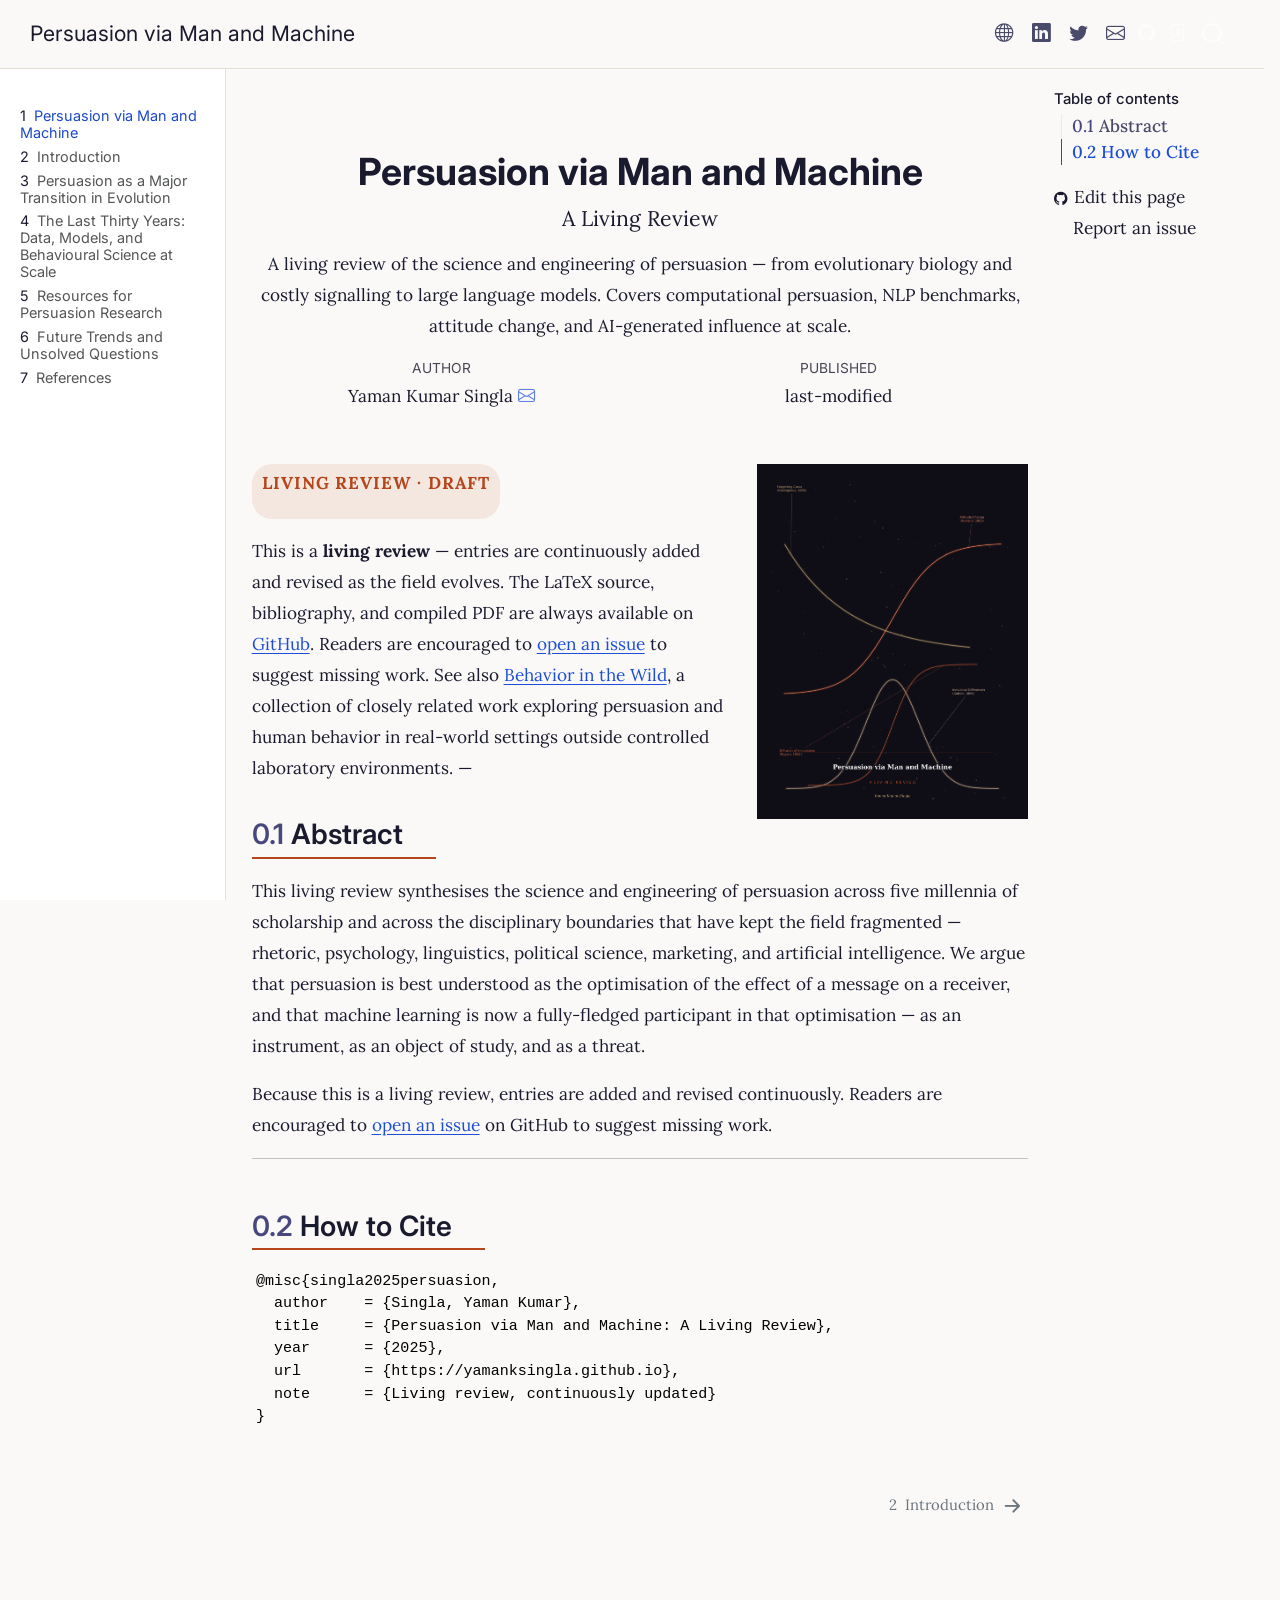
==== commit fe4c1c32: "Built site for gh-pages" ====
--- a/index.html
+++ b/index.html
@@ -118,12 +118,12 @@
 <span class="menu-text"></span></a>
   </li>  
   <li class="nav-item compact">
-    <a class="nav-link" href="https://github.com/yamanksingla/yamanksingla.github.io"> <i class="bi bi-github" role="img">
+    <a class="nav-link" href="https://www.linkedin.com/in/yaman-kumar/"> <i class="bi bi-linkedin" role="img">
 </i> 
 <span class="menu-text"></span></a>
   </li>  
   <li class="nav-item compact">
-    <a class="nav-link" href="https://www.linkedin.com/in/yaman-kumar/"> <i class="bi bi-linkedin" role="img">
+    <a class="nav-link" href="https://twitter.com/yamanksingla"> <i class="bi bi-twitter" role="img">
 </i> 
 <span class="menu-text"></span></a>
   </li>  
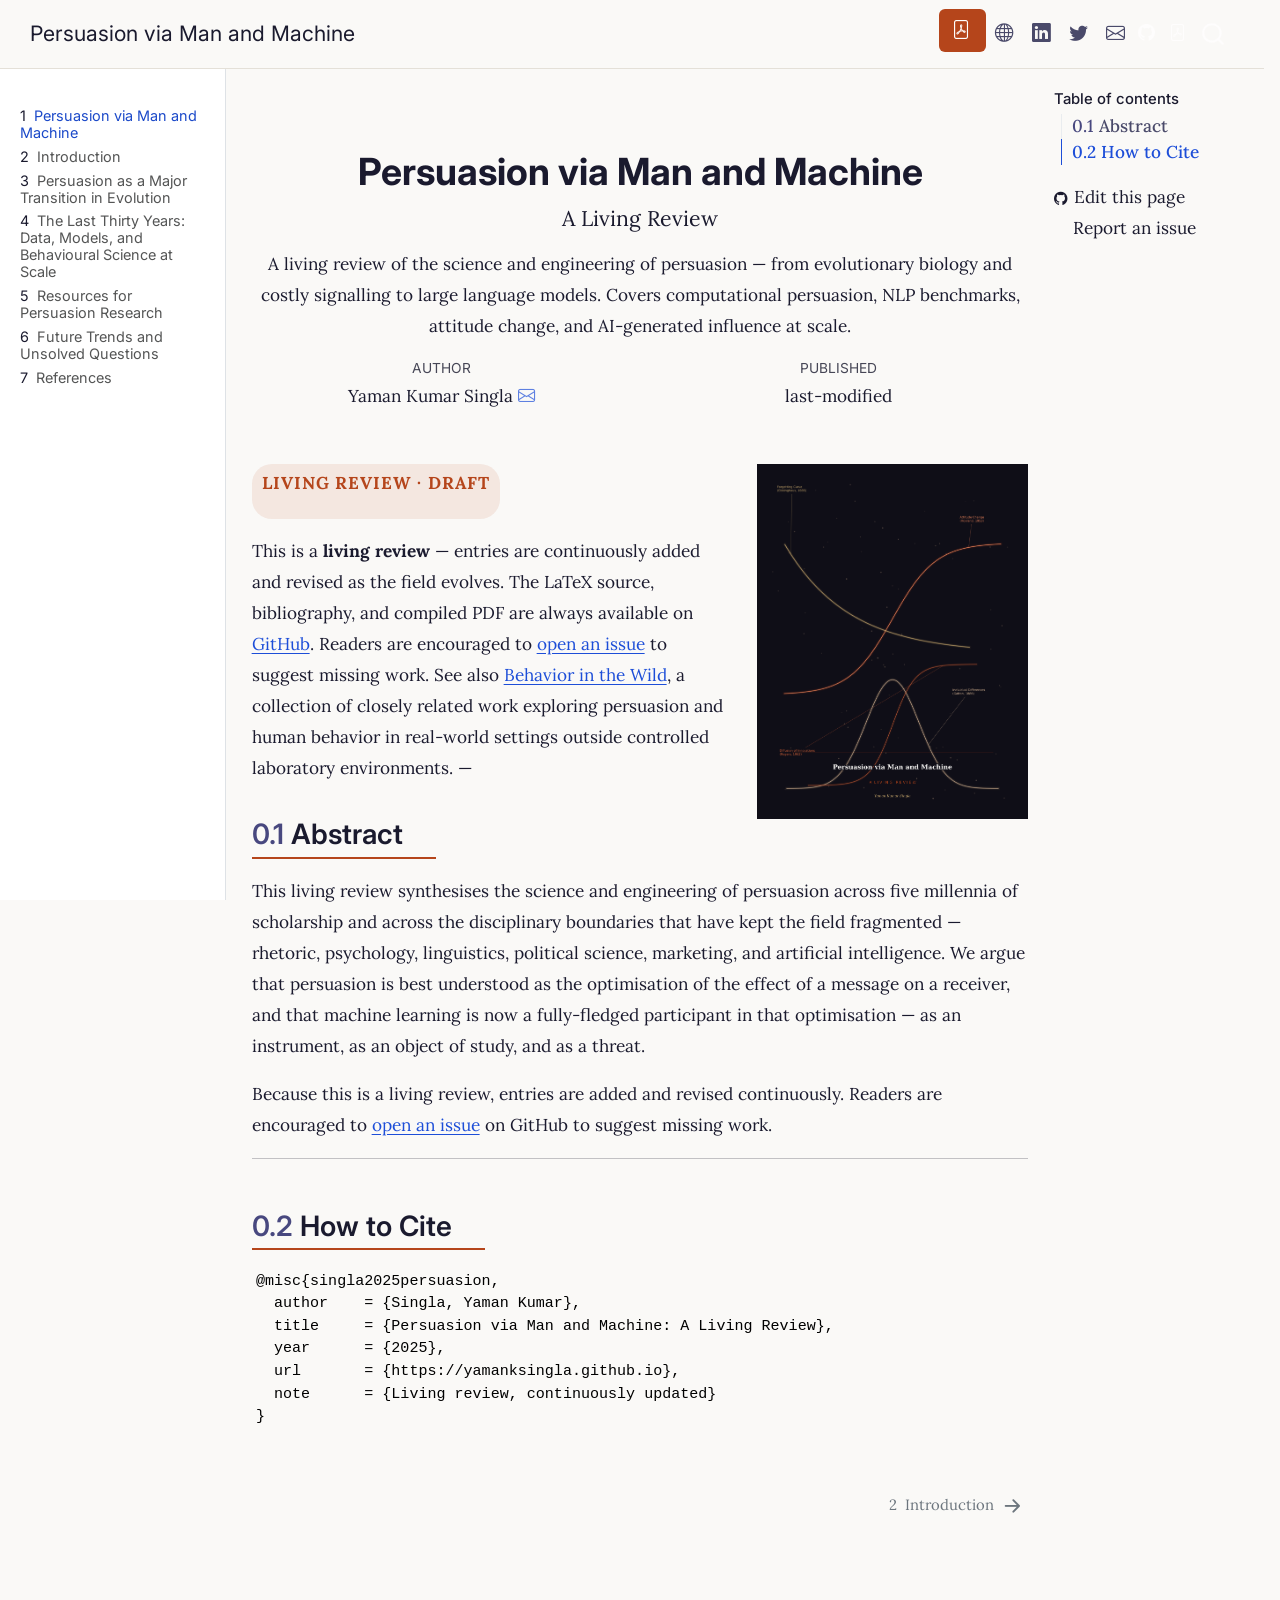
==== commit 49701847: "Built site for gh-pages" ====
--- a/index.html
+++ b/index.html
@@ -113,6 +113,11 @@
           <div class="collapse navbar-collapse" id="navbarCollapse">
             <ul class="navbar-nav navbar-nav-scroll ms-auto">
   <li class="nav-item compact">
+    <a class="nav-link" href="https://yamanksingla.github.io/Persuasion-via-Man-and-Machine.pdf"> <i class="bi bi-file-pdf" role="img" aria-label="Download PDF">
+</i> 
+<span class="menu-text"></span></a>
+  </li>  
+  <li class="nav-item compact">
     <a class="nav-link" href="https://sites.google.com/view/yaman-kumar/"> <i class="bi bi-globe" role="img">
 </i> 
 <span class="menu-text"></span></a>
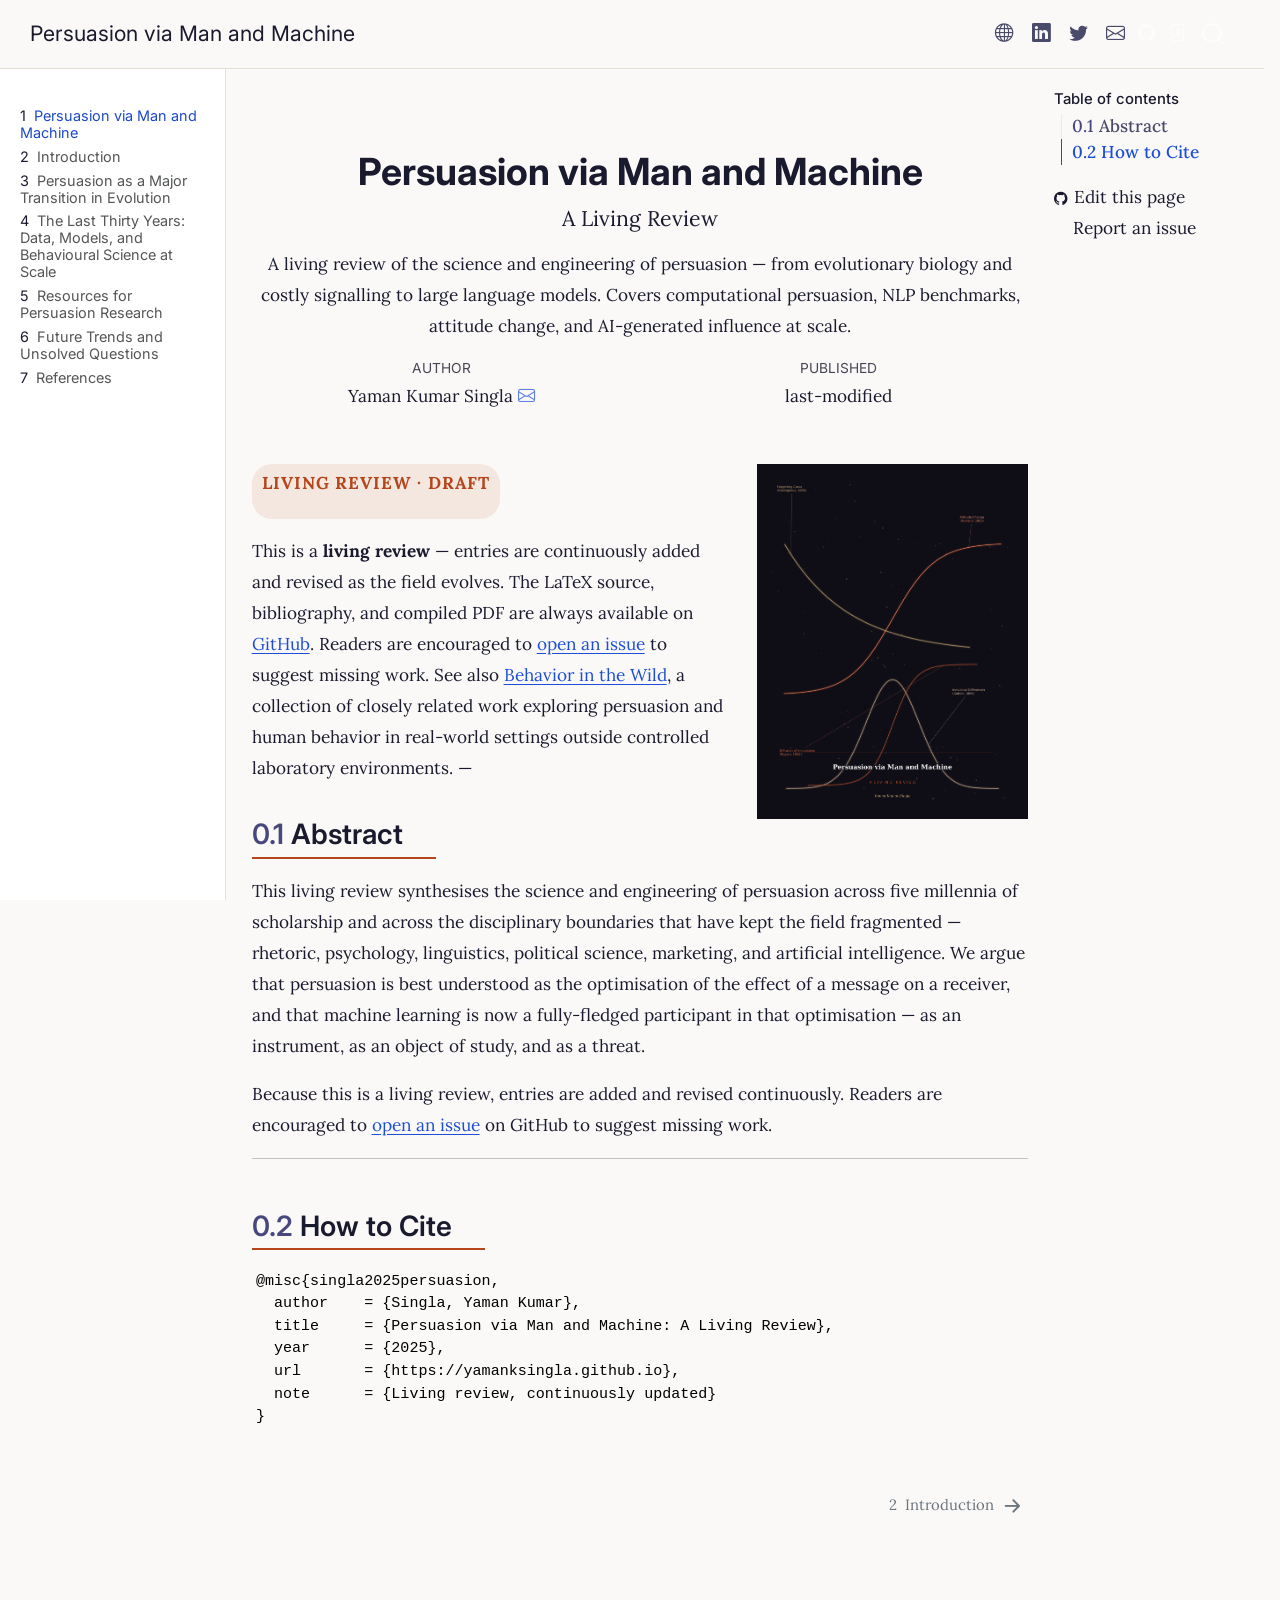
==== commit b9d1875c: "Built site for gh-pages" ====
--- a/index.html
+++ b/index.html
@@ -113,11 +113,6 @@
           <div class="collapse navbar-collapse" id="navbarCollapse">
             <ul class="navbar-nav navbar-nav-scroll ms-auto">
   <li class="nav-item compact">
-    <a class="nav-link" href="https://yamanksingla.github.io/Persuasion-via-Man-and-Machine.pdf"> <i class="bi bi-file-pdf" role="img" aria-label="Download PDF">
-</i> 
-<span class="menu-text"></span></a>
-  </li>  
-  <li class="nav-item compact">
     <a class="nav-link" href="https://sites.google.com/view/yaman-kumar/"> <i class="bi bi-globe" role="img">
 </i> 
 <span class="menu-text"></span></a>
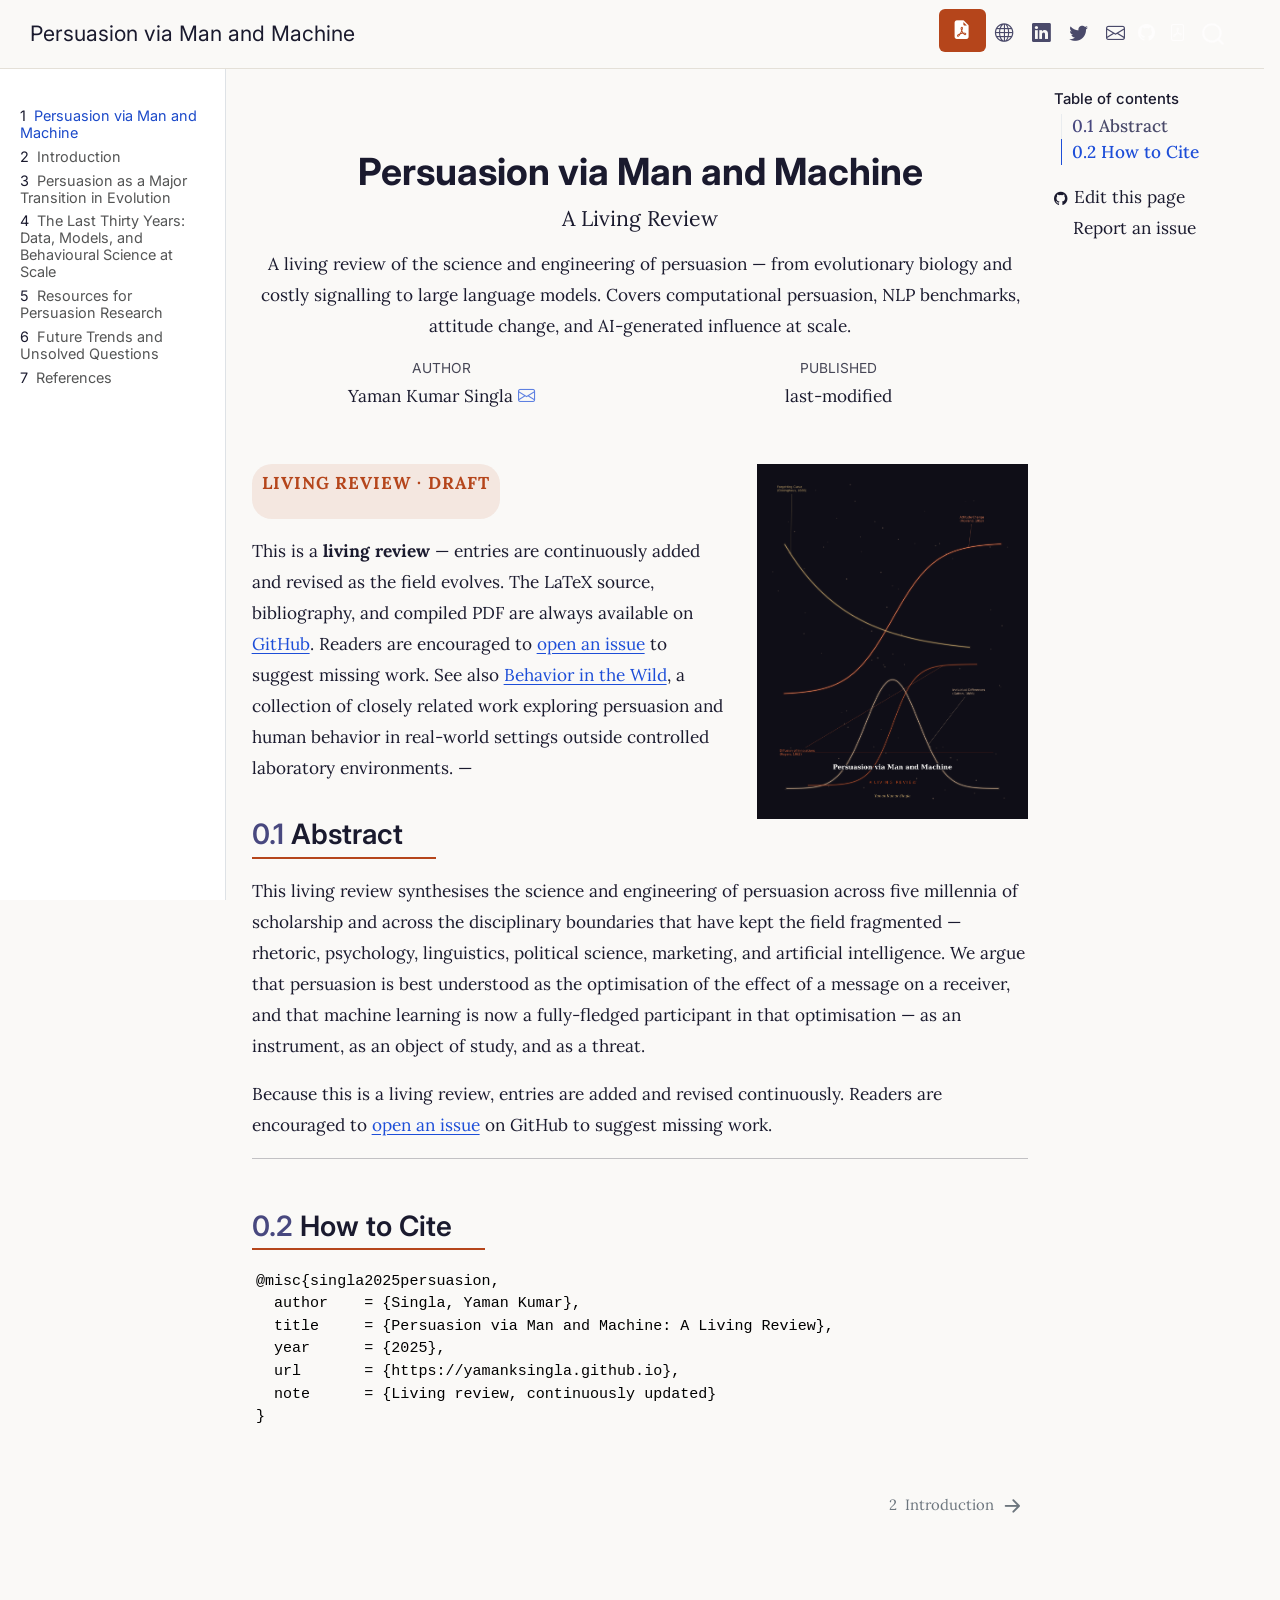
==== commit 89ba9421: "Built site for gh-pages" ====
--- a/index.html
+++ b/index.html
@@ -113,6 +113,11 @@
           <div class="collapse navbar-collapse" id="navbarCollapse">
             <ul class="navbar-nav navbar-nav-scroll ms-auto">
   <li class="nav-item compact">
+    <a class="nav-link" href="https://yamanksingla.github.io/Persuasion-via-Man-and-Machine.pdf"> <i class="bi bi-file-earmark-pdf-fill" role="img" aria-label="Download PDF">
+</i> 
+<span class="menu-text"></span></a>
+  </li>  
+  <li class="nav-item compact">
     <a class="nav-link" href="https://sites.google.com/view/yaman-kumar/"> <i class="bi bi-globe" role="img">
 </i> 
 <span class="menu-text"></span></a>
